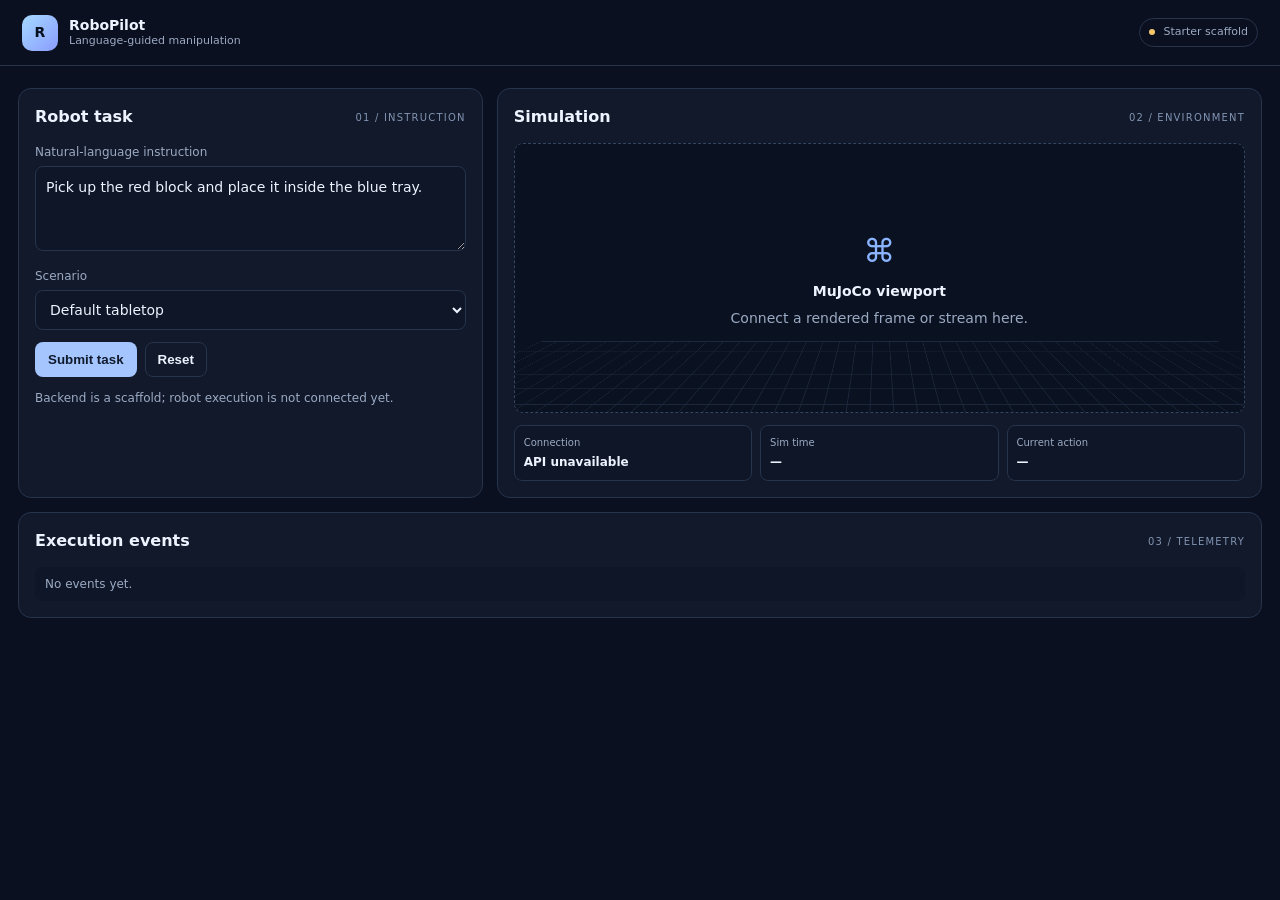
==== web/index.html @ fb5ba221 "first base commit" ====
<!doctype html>
<html lang="en">
<head>
  <meta charset="utf-8">
  <meta name="viewport" content="width=device-width, initial-scale=1">
  <title>RoboPilot</title>
  <link rel="stylesheet" href="/web/styles.css">
</head>
<body>
  <header class="topbar">
    <div class="brand-mark">R</div>
    <div class="brand-copy"><strong>RoboPilot</strong><span>Language-guided manipulation</span></div>
    <span class="status-pill"><i></i> Starter scaffold</span>
  </header>
  <main class="layout">
    <section class="panel task-panel">
      <div class="panel-heading"><h1>Robot task</h1><span class="eyebrow">01 / INSTRUCTION</span></div>
      <label for="instruction">Natural-language instruction</label>
      <textarea id="instruction" rows="3">Pick up the red block and place it inside the blue tray.</textarea>
      <label for="scenario">Scenario</label>
      <select id="scenario"><option value="default">Default tabletop</option></select>
      <div class="actions">
        <button id="runTask">Submit task</button>
        <button id="resetSim" class="secondary">Reset</button>
      </div>
      <p id="taskMessage" class="muted">Backend is a scaffold; robot execution is not connected yet.</p>
    </section>
    <section class="panel">
      <div class="panel-heading"><h2>Simulation</h2><span class="eyebrow">02 / ENVIRONMENT</span></div>
      <div class="sim-placeholder">
        <div class="grid-floor"></div>
        <div class="sim-icon">⌘</div>
        <strong>MuJoCo viewport</strong>
        <span>Connect a rendered frame or stream here.</span>
      </div>
      <div class="stats">
        <div><span>Connection</span><strong id="connection">Offline</strong></div>
        <div><span>Sim time</span><strong id="simTime">—</strong></div>
        <div><span>Current action</span><strong id="currentAction">—</strong></div>
      </div>
    </section>
    <section class="panel event-panel">
      <div class="panel-heading"><h2>Execution events</h2><span class="eyebrow">03 / TELEMETRY</span></div>
      <ol id="events" class="events"><li class="empty-event">No events yet.</li></ol>
    </section>
  </main>
  <script src="/web/app.js"></script>
</body>
</html>
---- web/styles.css ----
:root {
  color-scheme: dark;
  --bg: #0b1020;
  --panel: #121a2c;
  --panel-2: #0e1628;
  --border: #26344c;
  --text: #edf3ff;
  --muted: #9baac3;
  --accent: #8ab4ff;
  --green: #4adea2;
}
* { box-sizing: border-box; }
body {
  margin: 0;
  background-color: var(--bg);
  background-image: radial-gradient(#26344c 0.7px, transparent 0.7px);
  background-size: 18px 18px;
  color: var(--text);
  font: 14px/1.5 Inter, ui-sans-serif, system-ui, -apple-system, "Segoe UI", sans-serif;
}
.topbar {
  min-height: 66px; display: flex; align-items: center; gap: 11px;
  padding: 12px 22px; background: rgba(11,16,32,.94);
  border-bottom: 1px solid var(--border);
}
.brand-mark {
  width: 36px; height: 36px; display: grid; place-items: center;
  border-radius: 10px; color: #07101e; font-weight: 900;
  background: linear-gradient(135deg, #a5d8ff, #8b9dff);
}
.brand-copy { display: flex; flex-direction: column; line-height: 1.25; }
.brand-copy span { color: var(--muted); font-size: 11px; }
.status-pill { margin-left: auto; color: var(--muted); border: 1px solid var(--border); border-radius: 999px; padding: 5px 9px; font-size: 11px; }
.status-pill i { display: inline-block; width: 6px; height: 6px; background: #f6c76a; border-radius: 50%; margin-right: 5px; }
.layout { max-width: 1280px; margin: 22px auto; padding: 0 18px 28px; display: grid; grid-template-columns: minmax(270px, .85fr) minmax(380px, 1.4fr); gap: 14px; }
.panel { min-width: 0; padding: 16px; background: rgba(18,26,44,.96); border: 1px solid var(--border); border-radius: 13px; }
.panel-heading { display: flex; justify-content: space-between; align-items: center; gap: 10px; margin-bottom: 14px; }
h1, h2 { margin: 0; font-size: 16px; font-weight: 650; }
.eyebrow { color: #8294b2; font-size: 10px; letter-spacing: .12em; }
label { display: block; margin: 10px 0 5px; color: var(--muted); font-size: 12px; }
textarea, select { width: 100%; color: var(--text); background: var(--panel-2); border: 1px solid var(--border); border-radius: 8px; padding: 10px; font: inherit; outline: none; }
textarea { resize: vertical; }
textarea:focus, select:focus { border-color: #729eff; }
.actions { display: flex; gap: 8px; margin-top: 12px; }
button { border: 1px solid transparent; border-radius: 8px; padding: 9px 12px; background: #a5c5ff; color: #101a2d; font-weight: 650; cursor: pointer; }
button.secondary { background: transparent; color: var(--text); border-color: var(--border); }
button:disabled { opacity: .55; cursor: wait; }
.muted { color: var(--muted); font-size: 12px; }
.sim-placeholder { height: 270px; position: relative; overflow: hidden; display: flex; flex-direction: column; align-items: center; justify-content: center; gap: 6px; background: #0a1120; border: 1px dashed #344662; border-radius: 9px; color: var(--muted); }
.sim-placeholder strong { color: var(--text); }
.sim-icon { font-size: 32px; color: var(--accent); }
.grid-floor { position: absolute; inset: 48% -20% -60%; opacity: .4; transform: perspective(170px) rotateX(35deg); background-image: linear-gradient(#344662 1px, transparent 1px), linear-gradient(90deg, #344662 1px, transparent 1px); background-size: 25px 25px; pointer-events: none; }
.sim-placeholder > *:not(.grid-floor) { z-index: 1; }
.stats { display: grid; grid-template-columns: repeat(3, 1fr); gap: 8px; margin-top: 12px; }
.stats div { background: var(--panel-2); border: 1px solid var(--border); padding: 9px; border-radius: 8px; min-width: 0; }
.stats span, .stats strong { display: block; overflow-wrap: anywhere; }
.stats span { color: var(--muted); font-size: 10px; }
.stats strong { margin-top: 3px; font-size: 12px; }
.event-panel { grid-column: 1 / -1; }
.events { list-style: none; padding: 0; margin: 0; display: grid; gap: 6px; }
.events li { padding: 8px 10px; border-radius: 7px; background: var(--panel-2); color: #c5d2e8; font-size: 12px; overflow-wrap: anywhere; }
.events .empty-event { color: var(--muted); }
@media (max-width: 760px) {
  .layout { grid-template-columns: 1fr; margin-top: 14px; padding: 0 12px 20px; }
  .event-panel { grid-column: auto; }
  .topbar { padding: 10px 14px; }
  .stats { grid-template-columns: 1fr; }
}
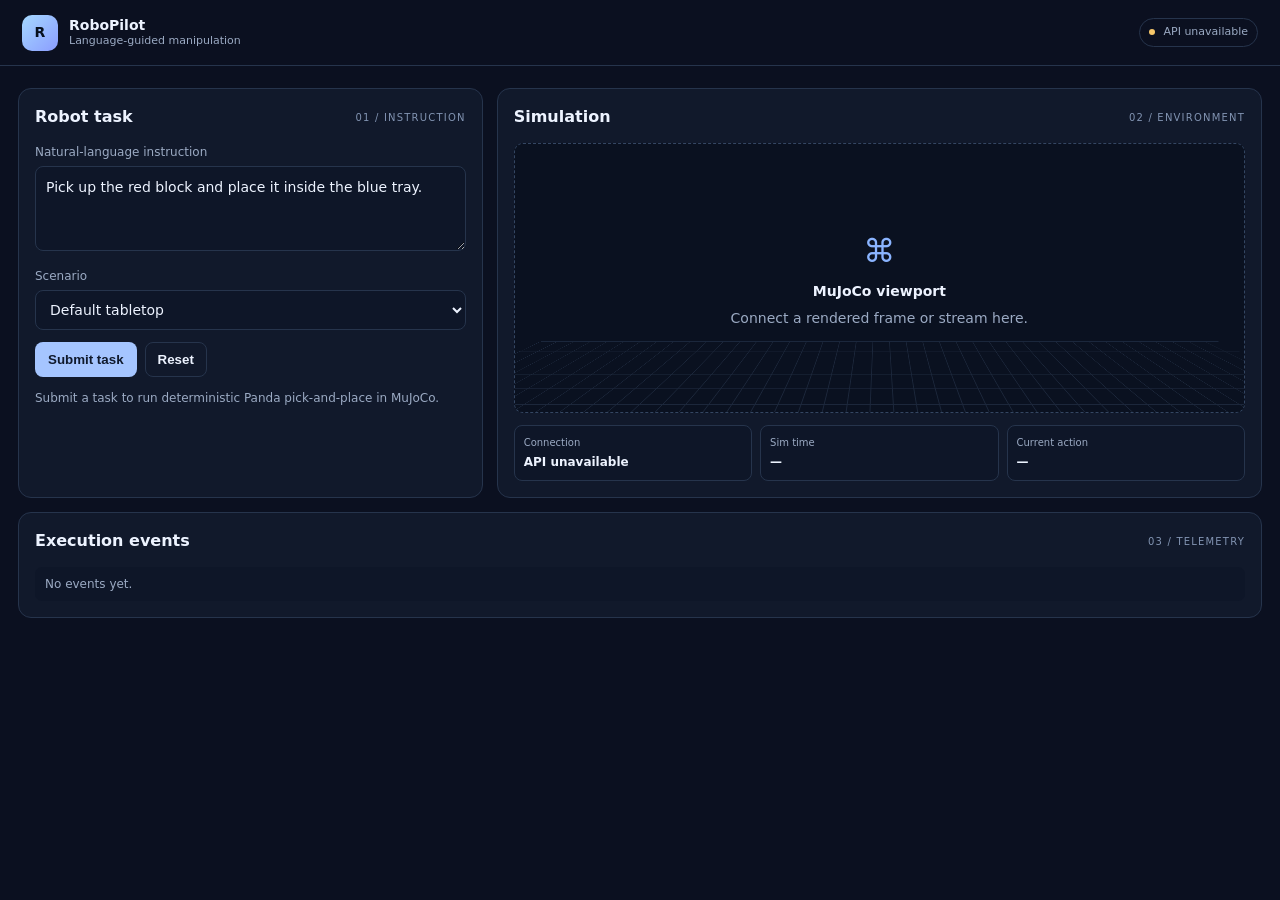
==== commit 9847858f: "full codebase with data-adapter, app, trainer" ====
--- a/web/index.html
+++ b/web/index.html
@@ -4,13 +4,13 @@
   <meta charset="utf-8">
   <meta name="viewport" content="width=device-width, initial-scale=1">
   <title>RoboPilot</title>
-  <link rel="stylesheet" href="/web/styles.css">
+  <link rel="stylesheet" href="styles.css">
 </head>
 <body>
   <header class="topbar">
     <div class="brand-mark">R</div>
     <div class="brand-copy"><strong>RoboPilot</strong><span>Language-guided manipulation</span></div>
-    <span class="status-pill"><i></i> Starter scaffold</span>
+    <span class="status-pill"><i></i> Checking API…</span>
   </header>
   <main class="layout">
     <section class="panel task-panel">
@@ -23,7 +23,7 @@
         <button id="runTask">Submit task</button>
         <button id="resetSim" class="secondary">Reset</button>
       </div>
-      <p id="taskMessage" class="muted">Backend is a scaffold; robot execution is not connected yet.</p>
+      <p id="taskMessage" class="muted">Submit a task to run deterministic Panda pick-and-place in MuJoCo.</p>
     </section>
     <section class="panel">
       <div class="panel-heading"><h2>Simulation</h2><span class="eyebrow">02 / ENVIRONMENT</span></div>
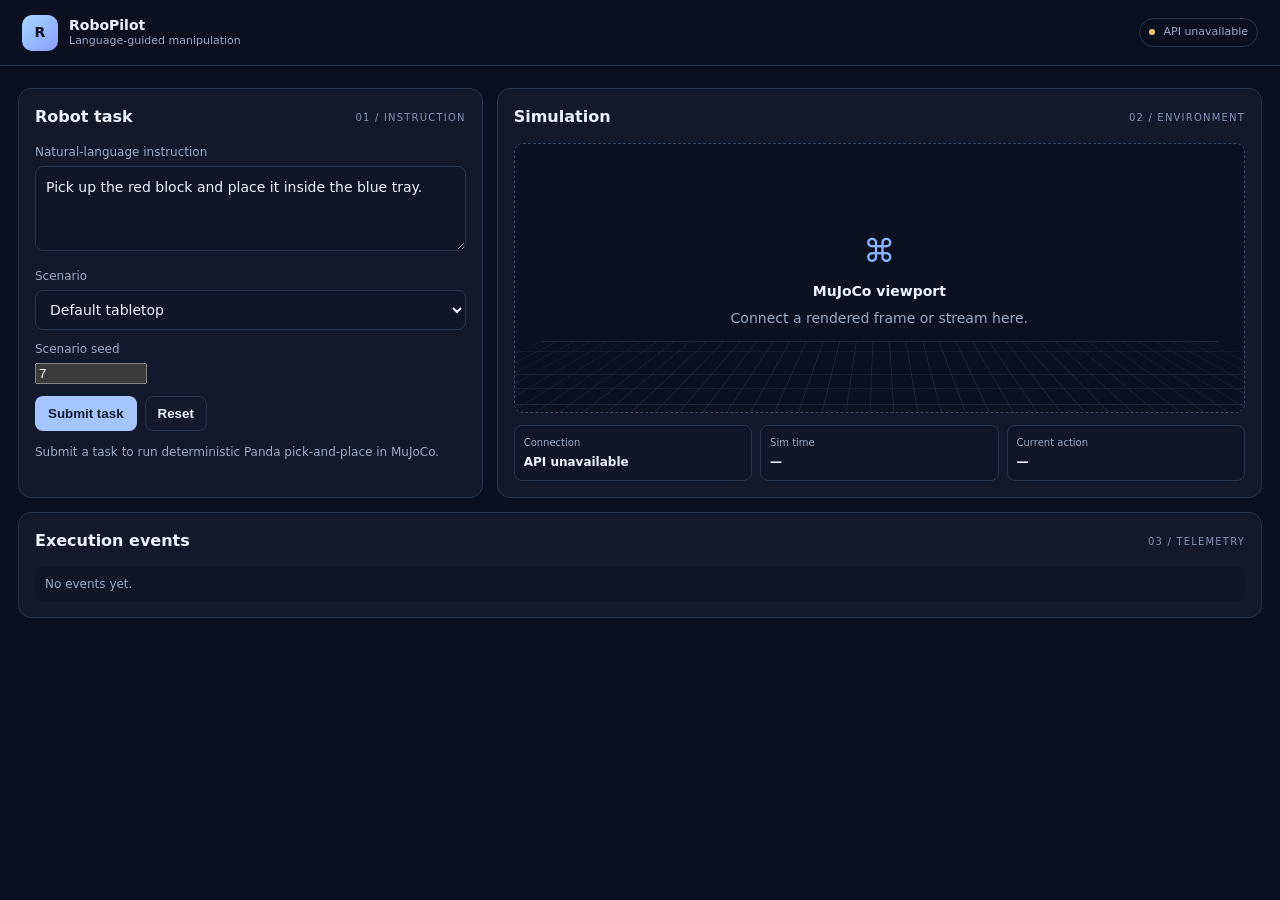
==== commit 323a532d: "Headless Panda pick-and-place run that passes automated tests and produces a reproducible evaluation" ====
--- a/web/index.html
+++ b/web/index.html
@@ -18,7 +18,12 @@
       <label for="instruction">Natural-language instruction</label>
       <textarea id="instruction" rows="3">Pick up the red block and place it inside the blue tray.</textarea>
       <label for="scenario">Scenario</label>
-      <select id="scenario"><option value="default">Default tabletop</option></select>
+      <select id="scenario">
+        <option value="default">Default tabletop</option>
+        <option value="randomized">Seeded randomized tabletop</option>
+      </select>
+      <label for="seed">Scenario seed</label>
+      <input id="seed" type="number" min="0" max="2147483647" value="7">
       <div class="actions">
         <button id="runTask">Submit task</button>
         <button id="resetSim" class="secondary">Reset</button>
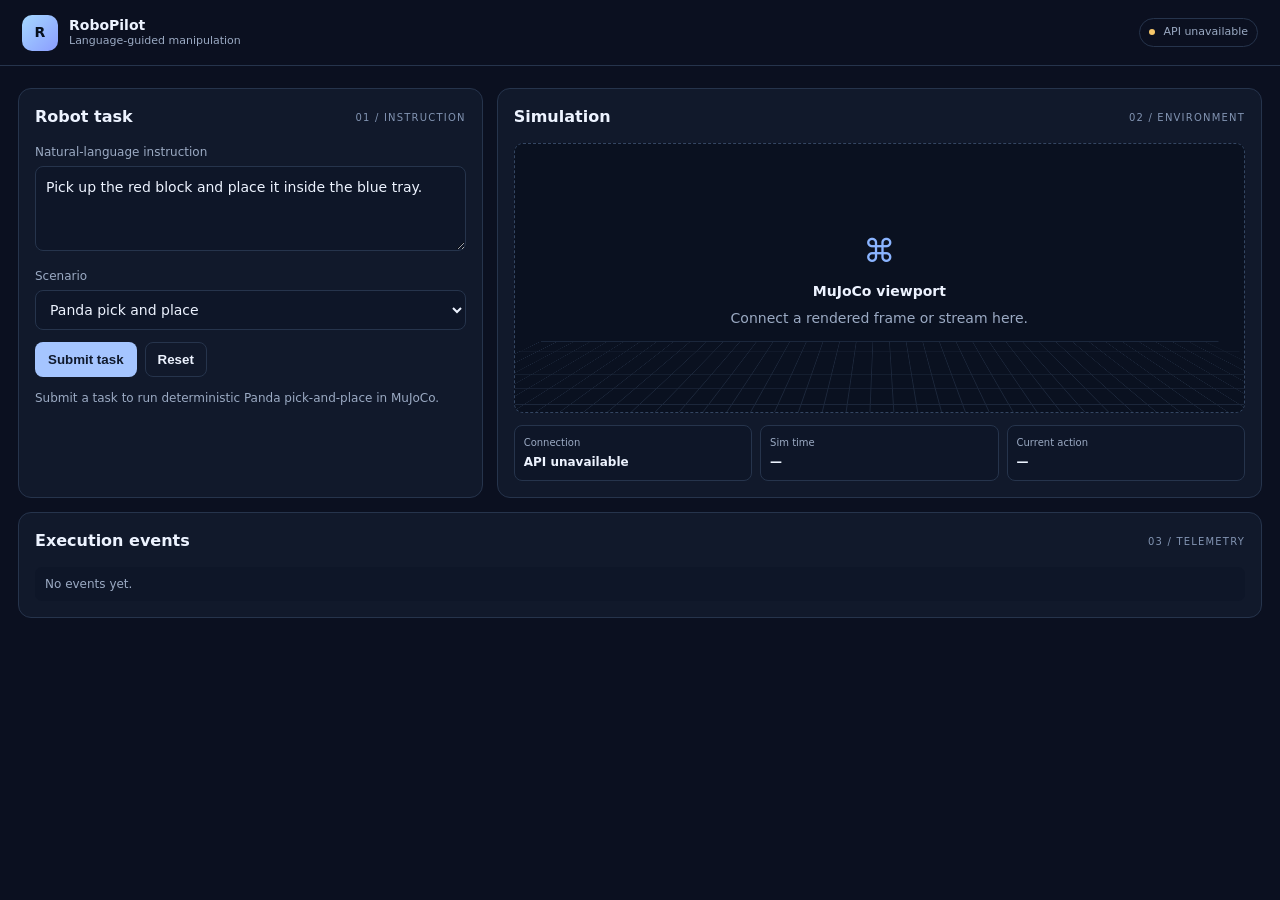
==== commit 7e0cb061: "full refactors commit" ====
--- a/web/index.html
+++ b/web/index.html
@@ -18,12 +18,7 @@
       <label for="instruction">Natural-language instruction</label>
       <textarea id="instruction" rows="3">Pick up the red block and place it inside the blue tray.</textarea>
       <label for="scenario">Scenario</label>
-      <select id="scenario">
-        <option value="default">Default tabletop</option>
-        <option value="randomized">Seeded randomized tabletop</option>
-      </select>
-      <label for="seed">Scenario seed</label>
-      <input id="seed" type="number" min="0" max="2147483647" value="7">
+      <select id="scenario"><option value="panda_pick_place">Panda pick and place</option></select>
       <div class="actions">
         <button id="runTask">Submit task</button>
         <button id="resetSim" class="secondary">Reset</button>
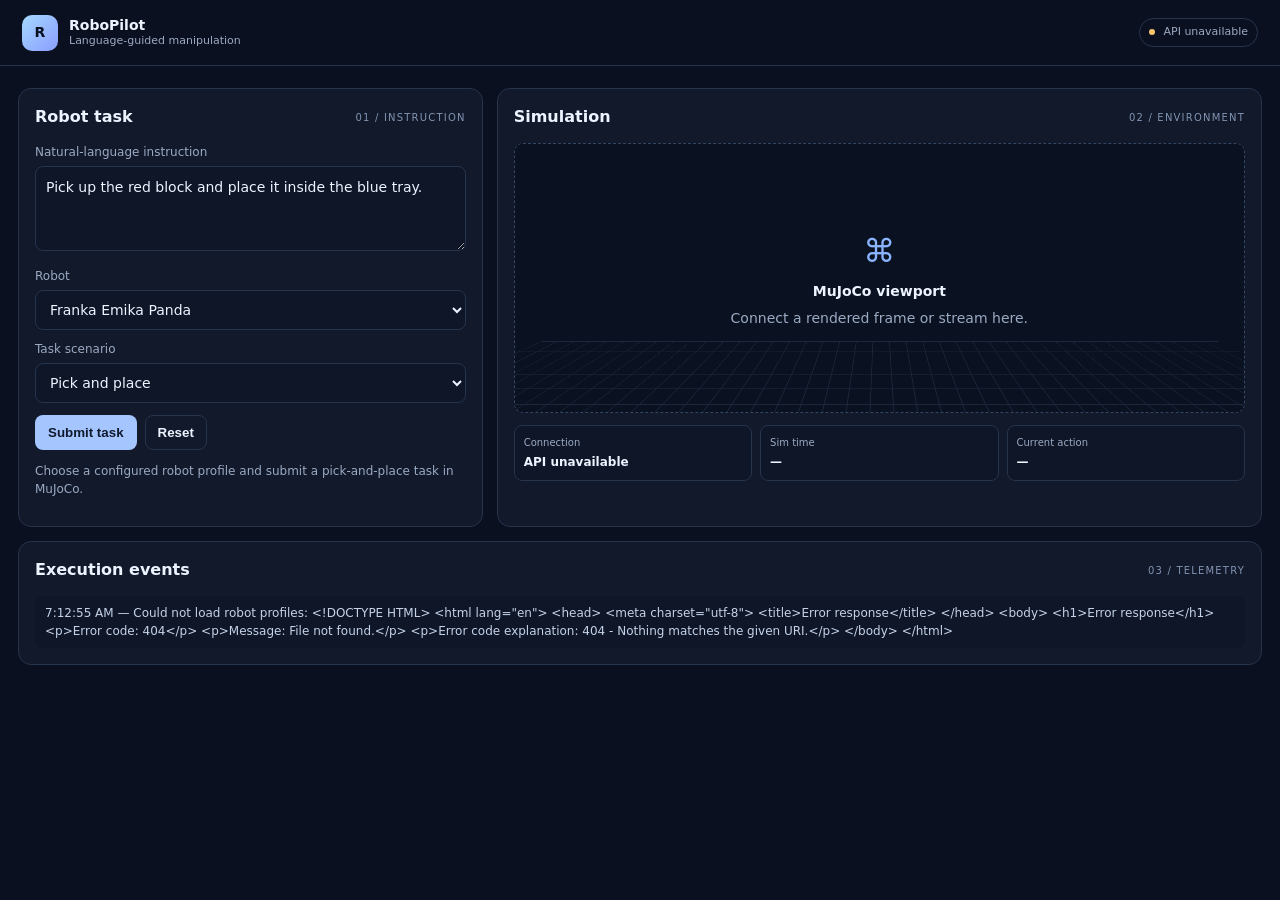
==== commit 95970e52: "customizable robots with complete working agent prototype" ====
--- a/web/index.html
+++ b/web/index.html
@@ -17,13 +17,15 @@
       <div class="panel-heading"><h1>Robot task</h1><span class="eyebrow">01 / INSTRUCTION</span></div>
       <label for="instruction">Natural-language instruction</label>
       <textarea id="instruction" rows="3">Pick up the red block and place it inside the blue tray.</textarea>
-      <label for="scenario">Scenario</label>
-      <select id="scenario"><option value="panda_pick_place">Panda pick and place</option></select>
+      <label for="robotName">Robot</label>
+      <select id="robotName"><option value="panda">Franka Emika Panda</option></select>
+      <label for="scenario">Task scenario</label>
+      <select id="scenario"><option value="pick_and_place">Pick and place</option></select>
       <div class="actions">
         <button id="runTask">Submit task</button>
         <button id="resetSim" class="secondary">Reset</button>
       </div>
-      <p id="taskMessage" class="muted">Submit a task to run deterministic Panda pick-and-place in MuJoCo.</p>
+      <p id="taskMessage" class="muted">Choose a configured robot profile and submit a pick-and-place task in MuJoCo.</p>
     </section>
     <section class="panel">
       <div class="panel-heading"><h2>Simulation</h2><span class="eyebrow">02 / ENVIRONMENT</span></div>
